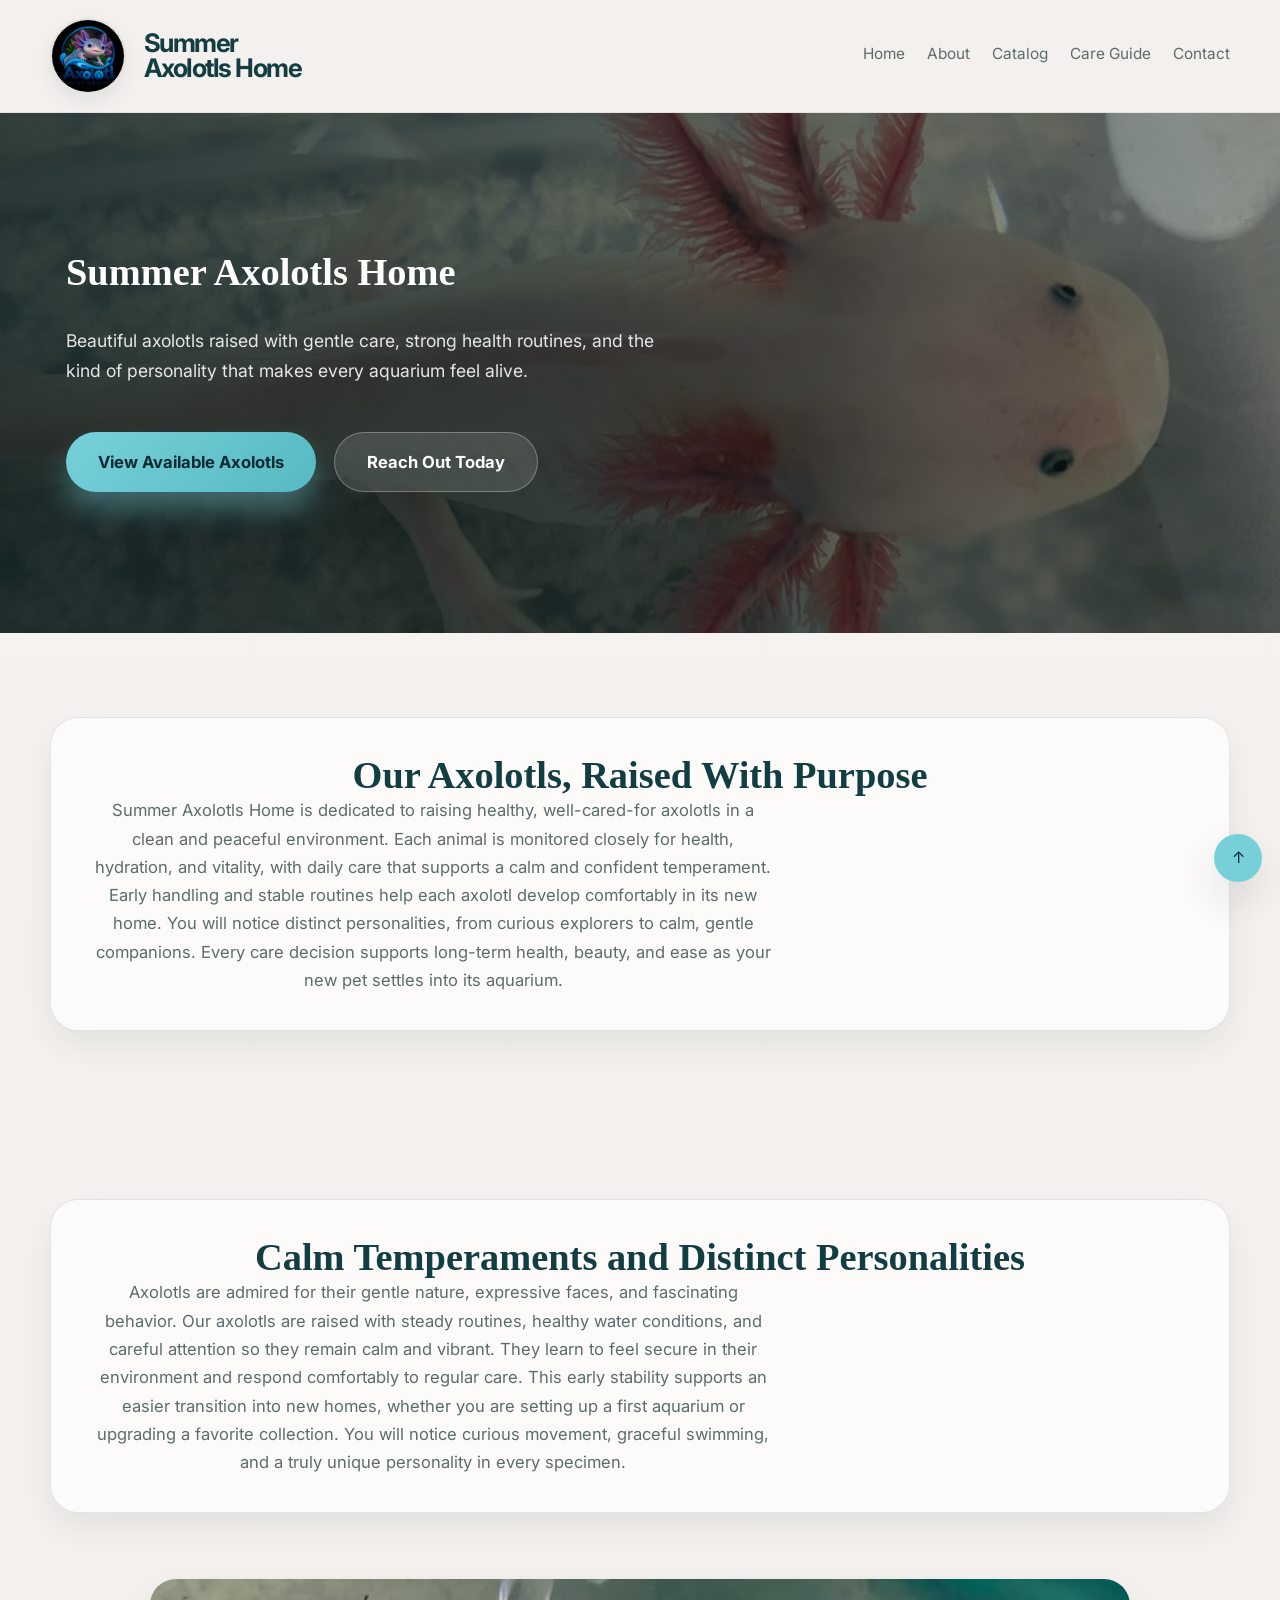
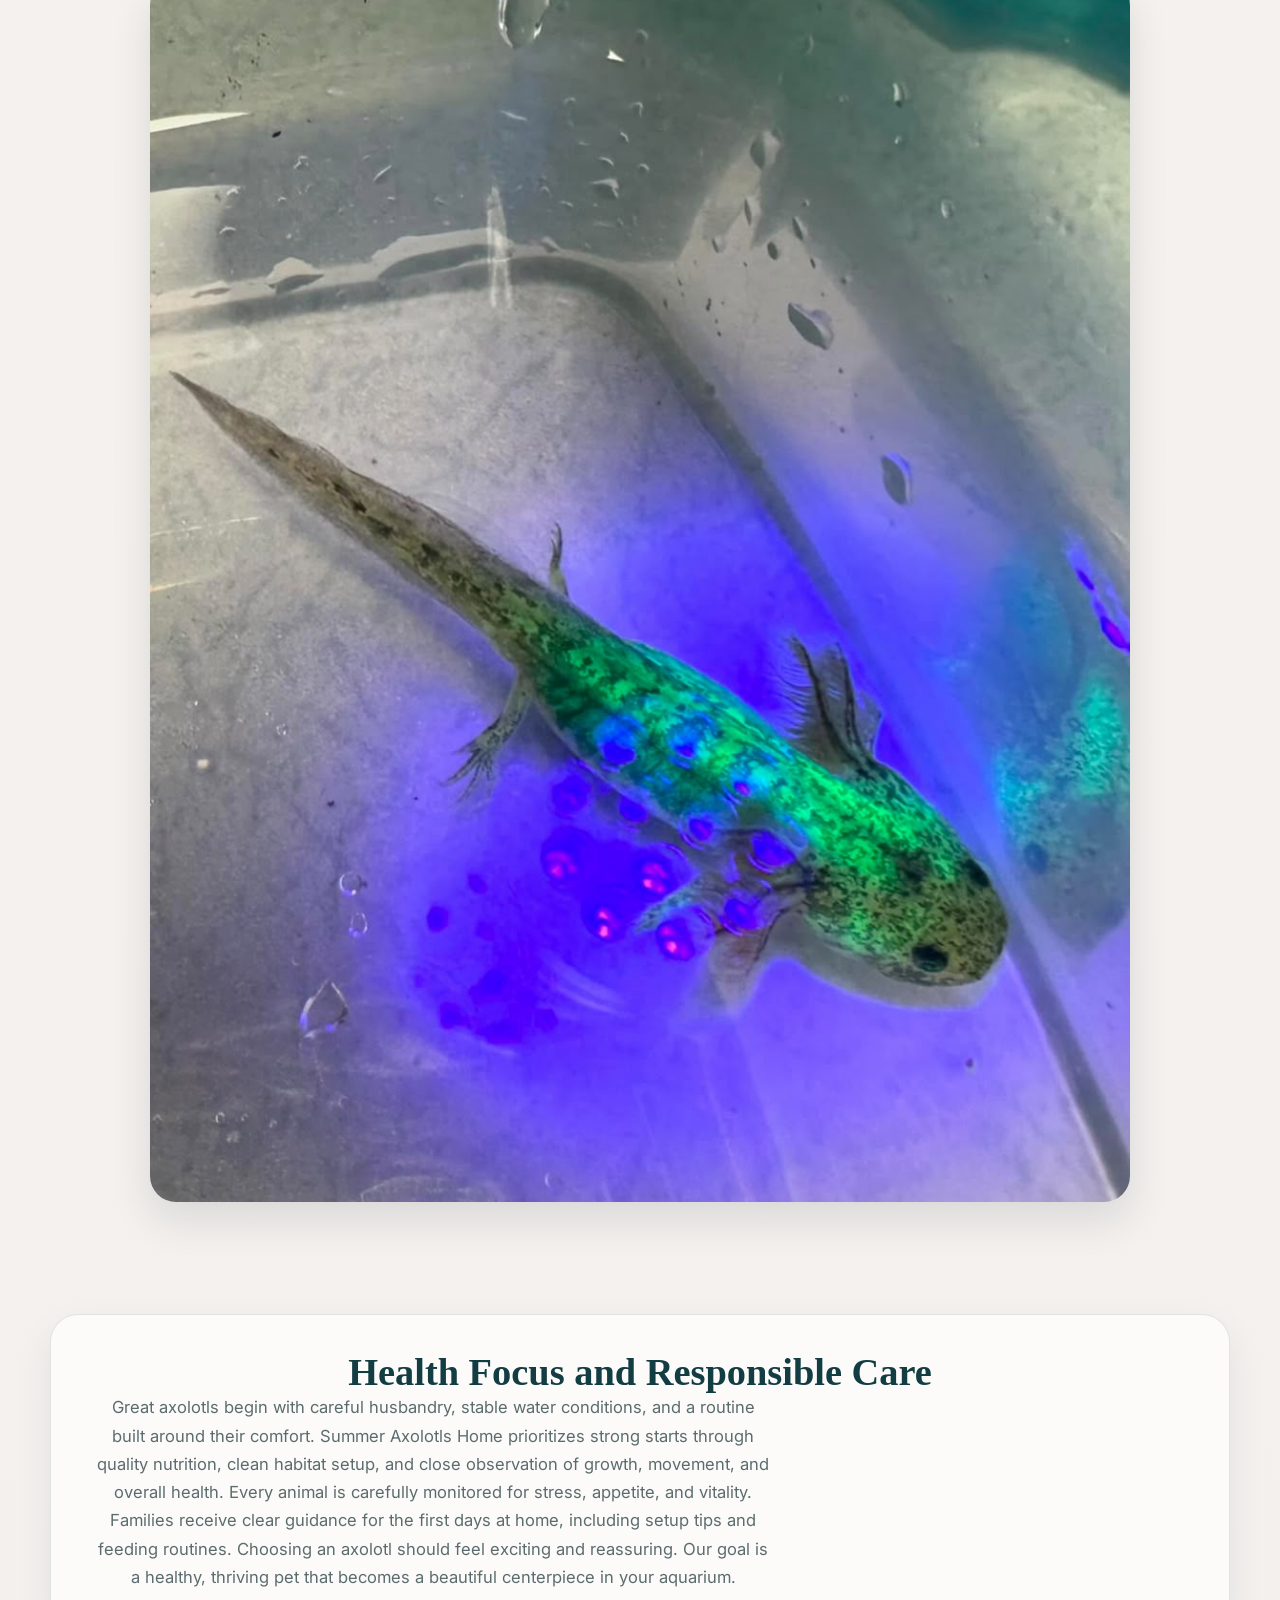
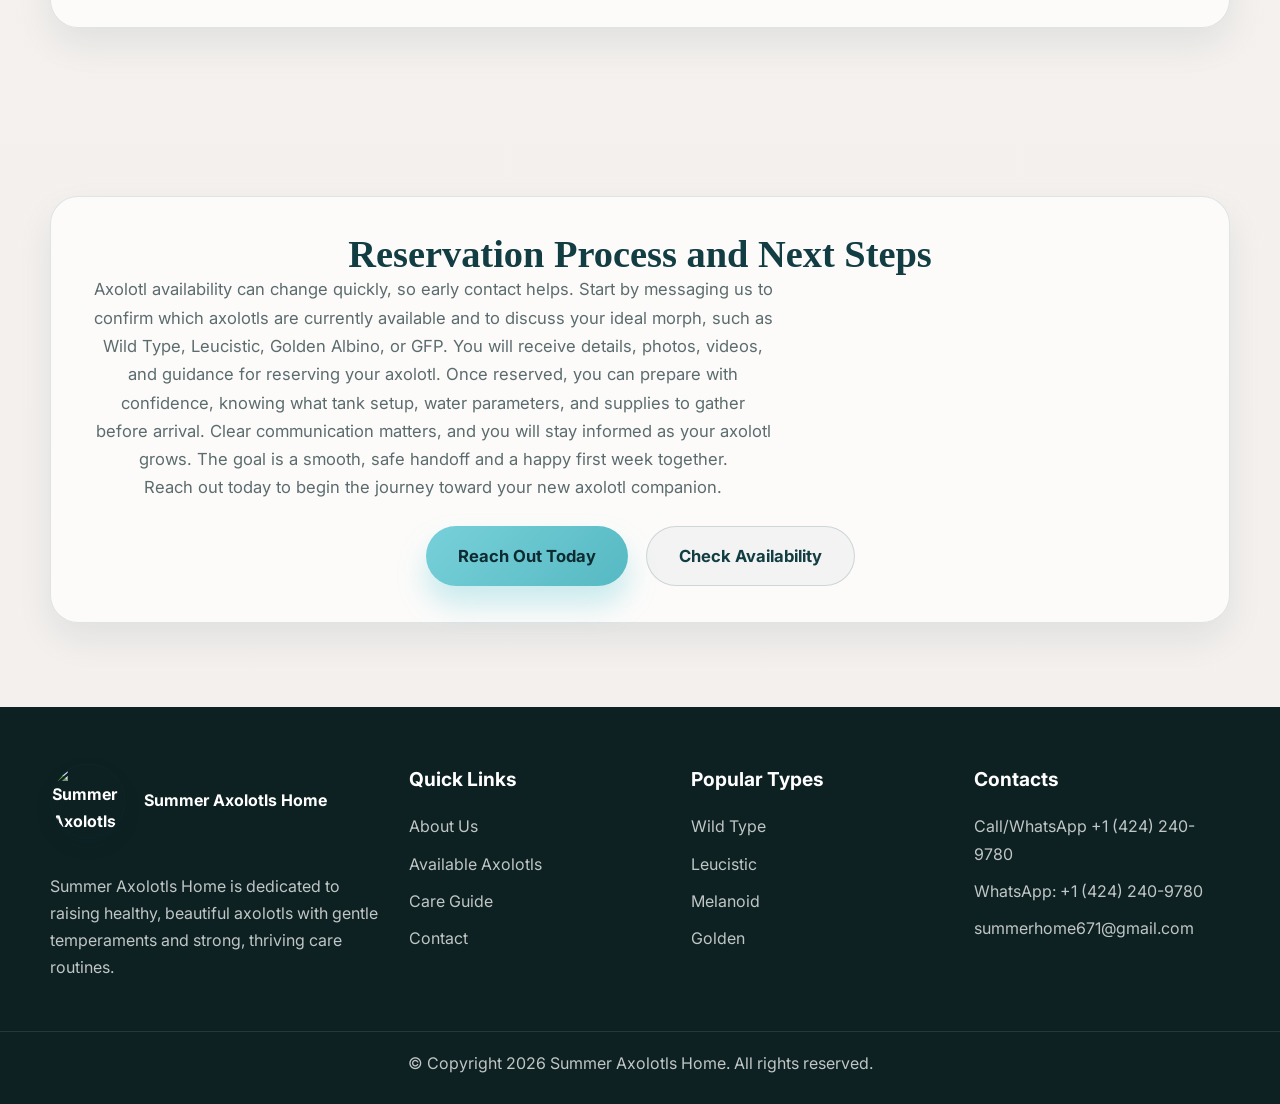
==== index.html @ 50d9a2b9 "Initial website build" ====
<!DOCTYPE html>
<html lang="en">
  <head>
    <meta charset="UTF-8" />
    <meta name="viewport" content="width=device-width, initial-scale=1.0" />
    <title>Summer Axolotls Home</title>
    <meta
      name="description"
      content="Summer Axolotls Home offers healthy, vibrant axolotls and care guidance for your dream aquarium."
    />
    <link rel="icon" type="image/jpeg" href="logo/WhatsApp%20Image%202026-10-26%20at%2015.49.10.jpeg" />
    <link rel="preconnect" href="https://fonts.googleapis.com" />
    <link rel="preconnect" href="https://fonts.gstatic.com" crossorigin />
    <link
      href="https://fonts.googleapis.com/css2?family=Cormorant+Garamond:wght@500;600;700&family=Inter:wght@400;500;600;700&display=swap"
      rel="stylesheet"
    />
    <link rel="stylesheet" href="styles.css" />
  </head>
  <body>
    <a class="skip-link" href="#content">Skip to content</a>

    <header class="site-header" id="site-header">
      <div class="container header-inner">
        <a href="#" class="brand" aria-label="Summer Axolotls Home home">
          <img
            src="logo/WhatsApp%20Image%202026-10-26%20at%2015.49.10.jpeg"
            alt="Summer Axolotls Home logo"
          />
          <span class="brand-wordmark">
            <strong>Summer</strong>
            <strong>Axolotls Home</strong>
          </span>
        </a>

        <button class="nav-toggle" aria-expanded="false" aria-controls="site-nav" aria-label="Toggle navigation">
          <span></span>
          <span></span>
          <span></span>
        </button>

        <nav class="site-nav" id="site-nav" aria-label="Main navigation">
          <a href="#top">Home</a>
          <a href="#about">About</a>
          <a href="#available">Catalog</a>
          <a href="#litter">Care Guide</a>
          <a href="#contact">Contact</a>
        </nav>
      </div>
    </header>

    <main id="content">
      <section class="hero" id="top">
        <div class="hero-overlay"></div>

        <div class="container hero-content">
          <div class="hero-copy">
            <h1>Summer Axolotls Home</h1>
            <p class="lead">Beautiful axolotls raised with gentle care, strong health routines, and the kind of personality that makes every aquarium feel alive.</p>
            <div class="hero-actions">
              <a href="#available" class="button button-primary">View Available Axolotls</a>
              <a href="#contact" class="button button-secondary">Reach Out Today</a>
            </div>
          </div>
      </section>

      <section class="section-spacing content-only">
        <div class="container narrow">
          <h2>Our Axolotls, Raised With Purpose</h2>
          <p>
            Summer Axolotls Home is dedicated to raising healthy, well-cared-for axolotls
            in a clean and peaceful environment. Each animal is monitored closely for
            health, hydration, and vitality, with daily care that supports a calm and
            confident temperament. Early handling and stable routines help each axolotl
            develop comfortably in its new home. You will notice distinct personalities,
            from curious explorers to calm, gentle companions. Every care decision supports
            long-term health, beauty, and ease as your new pet settles into its aquarium.
          </p>
        </div>
      </section>

      <section class="section-spacing content-only">
        <div class="container narrow">
          <h2>Calm Temperaments and Distinct Personalities</h2>
          <p>
            Axolotls are admired for their gentle nature, expressive faces, and fascinating
            behavior. Our axolotls are raised with steady routines, healthy water conditions,
            and careful attention so they remain calm and vibrant. They learn to feel secure
            in their environment and respond comfortably to regular care. This early stability
            supports an easier transition into new homes, whether you are setting up a first
            aquarium or upgrading a favorite collection. You will notice curious movement,
            graceful swimming, and a truly unique personality in every specimen.
          </p>
        </div>
      </section>
      <div class="container" style="margin-top: -18px; margin-bottom: 28px;">
        <div class="feature-media" style="max-width: 980px; margin: 0 auto;">
          <img
            src="image/WhatsApp%20Image%202026-10-26%20at%2015.56.53.jpeg"
            alt="Calm axolotl showcasing its gentle temperament"
          />
        </div>
      </div>

      <section class="section-spacing content-only">
        <div class="container narrow">
          <h2>Health Focus and Responsible Care</h2>
          <p>
            Great axolotls begin with careful husbandry, stable water conditions, and a
            routine built around their comfort. Summer Axolotls Home prioritizes strong starts
            through quality nutrition, clean habitat setup, and close observation of growth,
            movement, and overall health. Every animal is carefully monitored for stress,
            appetite, and vitality. Families receive clear guidance for the first days at
            home, including setup tips and feeding routines. Choosing an axolotl should feel
            exciting and reassuring. Our goal is a healthy, thriving pet that becomes a beautiful
            centerpiece in your aquarium.
          </p>
        </div>
      </section>

      <section class="section-spacing content-only">
        <div class="container narrow">
          <h2>Reservation Process and Next Steps</h2>
          <p>
            Axolotl availability can change quickly, so early contact helps. Start by messaging
            us to confirm which axolotls are currently available and to discuss your ideal morph,
            such as Wild Type, Leucistic, Golden Albino, or GFP. You will receive details,
            photos, videos, and guidance for reserving your axolotl. Once reserved, you can
            prepare with confidence, knowing what tank setup, water parameters, and supplies to
            gather before arrival. Clear communication matters, and you will stay informed as
            your axolotl grows. The goal is a smooth, safe handoff and a happy first week together.
          </p>
          <p>
            Reach out today to begin the journey toward your new axolotl companion.
          </p>
          <div class="hero-actions" style="justify-content: center; margin-top: 24px;">
            <a href="#contact" class="button button-primary">Reach Out Today</a>
            <a href="#available" class="button button-secondary">Check Availability</a>
          </div>
        </div>
      </section>

    </main>

    <footer class="site-footer" id="contact">
      <div class="container footer-grid">
        <div class="footer-brand">
          <a href="#" class="brand brand-footer" aria-label="Summer Axolotls Home home">
            <img
              src="image/WhatsApp%20Image%202026-10-26%20at%2015.49.10.jpeg"
              alt="Summer Axolotls Home"
            />
            <span>Summer Axolotls Home</span>
          </a>
          <p>
            Summer Axolotls Home is dedicated to raising healthy, beautiful axolotls with
            gentle temperaments and strong, thriving care routines.
          </p>
        </div>

        <div class="footer-links">
          <h3>Quick Links</h3>
          <ul>
            <li><a href="#about">About Us</a></li>
            <li><a href="#available">Available Axolotls</a></li>
            <li><a href="#litter">Care Guide</a></li>
            <li><a href="#contact">Contact</a></li>
          </ul>
        </div>

        <div class="footer-links">
          <h3>Popular Types</h3>
          <ul>
            <li><a href="#available">Wild Type</a></li>
            <li><a href="#available">Leucistic</a></li>
            <li><a href="#available">Melanoid</a></li>
            <li><a href="#available">Golden</a></li>
          </ul>
        </div>

        <div class="footer-links">
          <h3>Contacts</h3>
          <ul>
            <li><a href="tel:+14242409780">Call/WhatsApp +1 (424) 240-9780</a></li>
            <li><a href="https://wa.me/14242409780" target="_blank" rel="noreferrer">WhatsApp: +1 (424) 240-9780</a></li>
            <li><a href="mailto:summerhome671@gmail.com">summerhome671@gmail.com</a></li>
          </ul>
        </div>
      </div>

      <div class="footer-bottom">
        <div class="container">
          <p>© Copyright <span id="year"></span> Summer Axolotls Home. All rights reserved.</p>
        </div>
      </div>
    </footer>

    <a class="back-to-top" href="#site-header" aria-label="Back to top">↑</a>

    <script src="data.js"></script>
    <script src="script.js"></script>
  </body>
</html>
---- styles.css ----
:root {
  --bg: #f4f7f6;
  --panel: #ffffff;
  --primary: #123d42;
  --primary-deep: #0d2b31;
  --secondary: #77d0d9;
  --secondary-deep: #56b9c3;
  --accent: #f4bf75;
  --text: #173a3d;
  --muted: #5c6c6e;
  --line: rgba(18, 61, 66, 0.12);
  --shadow: 0 18px 40px rgba(14, 46, 53, 0.12);
  --success: #2e8b57;
  --danger: #b14f4f;
}

* {
  box-sizing: border-box;
}

html {
  scroll-behavior: smooth;
}

body {
  margin: 0;
  background: linear-gradient(180deg, #f6f2ef 0%, #f3f0ee 100%);
  color: var(--text);
  font-family: "Inter", sans-serif;
  line-height: 1.7;
  -webkit-font-smoothing: antialiased;
  text-rendering: optimizeLegibility;
}

main {
  overflow: hidden;
}

.intro {
  padding-top: 36px;
  padding-bottom: 80px;
}

.narrow {
  max-width: 1200px;
}

.intro-copy {
  margin: 0;
  font-size: clamp(2rem, 4vw, 4.2rem);
  line-height: 1.06;
  letter-spacing: -0.06em;
  color: var(--primary);
  max-width: 1200px;
}

.text-link {
  display: inline-block;
  margin-top: 26px;
  font-size: clamp(1.8rem, 3vw, 3rem);
  line-height: 1.1;
  letter-spacing: -0.05em;
  color: var(--primary);
  text-decoration: underline;
  text-underline-offset: 8px;
}

.floating-arrow {
  position: fixed;
  right: 26px;
  bottom: 26px;
  width: 72px;
  height: 72px;
  display: grid;
  place-items: center;
  border-radius: 50%;
  background: #88d7df;
  color: var(--primary);
  font-size: 2.2rem;
  box-shadow: 0 10px 20px rgba(18, 61, 66, 0.12);
}

a {
  color: inherit;
  text-decoration: none;
}

img {
  max-width: 100%;
  display: block;
}

button,
input,
select {
  font: inherit;
}

.skip-link {
  position: absolute;
  left: -9999px;
  top: 0;
}

.skip-link:focus {
  left: 16px;
  top: 16px;
  background: var(--primary);
  color: white;
  padding: 12px 16px;
  z-index: 101;
}

.container {
  width: min(1180px, calc(100% - 20px));
  margin: 0 auto;
}

.section-spacing {
  padding: 84px 0;
}

.section-heading {
  max-width: 760px;
  margin: 0 auto 30px;
}

.site-header {
  position: sticky;
  top: 0;
  z-index: 100;
  background: #f4f0ee;
  backdrop-filter: blur(10px);
  border-bottom: 1px solid rgba(18, 61, 66, 0.08);
}

.header-inner {
  display: flex;
  align-items: center;
  justify-content: space-between;
  gap: 18px;
  min-height: 96px;
  padding: 18px 0;
}

.brand {
  display: inline-flex;
  align-items: center;
  gap: 18px;
  font-weight: 700;
  color: var(--primary);
  flex: 1;
}

.brand img {
  width: 76px;
  height: 76px;
  border-radius: 50%;
  object-fit: cover;
  border: 2px solid rgba(18, 61, 66, 0.08);
  box-shadow: 0 8px 18px rgba(18, 61, 66, 0.08);
}

.brand-wordmark {
  display: inline-block;
  font-size: clamp(1.2rem, 2vw, 2.2rem);
  line-height: 0.96;
  letter-spacing: -0.06em;
  font-family: "Inter", sans-serif;
}

.brand-wordmark strong {
  display: block;
  font-weight: 700;
}

.site-nav {
  display: flex;
  align-items: center;
  gap: 22px;
  color: var(--muted);
  font-size: 0.96rem;
}

.site-nav a {
  position: relative;
  padding-bottom: 4px;
}

.site-nav a::after {
  content: "";
  position: absolute;
  left: 0;
  bottom: 0;
  width: 100%;
  height: 2px;
  background: var(--secondary);
  transform: scaleX(0);
  transform-origin: left;
  transition: transform 0.2s ease;
}

.site-nav a:hover::after,
.site-nav a:focus-visible::after {
  transform: scaleX(1);
}

.nav-toggle {
  display: none;
  width: 78px;
  height: 52px;
  background: rgba(255, 255, 255, 0.82);
  border: 1px solid rgba(18, 61, 66, 0.12);
  border-radius: 16px;
  padding: 12px 16px;
  cursor: pointer;
  align-items: center;
  justify-content: center;
  flex-direction: column;
  gap: 5px;
  margin-left: auto;
  box-shadow: 0 12px 28px rgba(18, 61, 66, 0.08);
  transition: transform 0.2s ease, box-shadow 0.2s ease, border-color 0.2s ease;
}

.nav-toggle:hover,
.nav-toggle:focus-visible {
  transform: translateY(-1px);
  border-color: rgba(18, 61, 66, 0.2);
  box-shadow: 0 16px 32px rgba(18, 61, 66, 0.12);
}

.nav-toggle span {
  display: block;
  width: 22px;
  height: 2.5px;
  border-radius: 999px;
  background: var(--primary);
  transition: transform 0.25s ease, opacity 0.2s ease;
}

.nav-toggle[aria-expanded="true"] span:nth-child(1) {
  transform: translateY(7px) rotate(45deg);
}

.nav-toggle[aria-expanded="true"] span:nth-child(2) {
  opacity: 0;
}

.nav-toggle[aria-expanded="true"] span:nth-child(3) {
  transform: translateY(-7px) rotate(-45deg);
}

.hero {
  position: relative;
  overflow: hidden;
  background: linear-gradient(135deg, rgba(18, 61, 66, 0.15), rgba(18, 61, 66, 0.05));
  background-size: cover;
  background-position: center;
  background-repeat: no-repeat;
  min-height: 520px;
  display: flex;
  align-items: center;
  transition: background-image 0.8s ease-in-out;
}

.hero-overlay {
  position: absolute;
  inset: 0;
  background: linear-gradient(90deg, rgba(10, 30, 33, 0.78), rgba(10, 30, 33, 0.38));
}

.hero-content {
  position: relative;
  z-index: 1;
  display: grid;
  grid-template-columns: 1.3fr 0.7fr;
  align-items: center;
  gap: 40px;
  padding: 40px 0 40px 8px;
}

.hero-copy {
  color: white;
  text-align: left;
  display: flex;
  flex-direction: column;
  align-items: flex-start;
  padding-left: 8px;
}

.hero-copy > * {
  width: 100%;
  max-width: 640px;
}

.hero-panel {
  position: relative;
  z-index: 1;
  display: flex;
  justify-content: center;
}

.hero-panel-card {
  width: min(100%, 420px);
  background: rgba(255, 255, 255, 0.12);
  border: 1px solid rgba(255, 255, 255, 0.24);
  backdrop-filter: blur(12px);
  border-radius: 22px;
  padding: 24px 22px;
  box-shadow: var(--shadow);
  color: white;
}

.panel-tag {
  margin: 0 0 8px;
  font-size: 0.7rem;
  letter-spacing: 0.12em;
  text-transform: uppercase;
  color: rgba(255, 255, 255, 0.76);
}

.hero-panel-card h3 {
  margin: 0 0 14px;
  font-size: 1.45rem;
  line-height: 1.2;
}

.hero-panel-card ul {
  margin: 0 0 20px;
  padding-left: 18px;
  color: rgba(255, 255, 255, 0.9);
  display: grid;
  gap: 8px;
}

.eyebrow {
  font-size: 0.74rem;
  letter-spacing: 0.2em;
  text-transform: uppercase;
  font-weight: 700;
  color: rgba(255, 255, 255, 0.8);
}

.eyebrow.dark {
  color: var(--secondary-deep);
}

.hero-copy h1,
.section-heading h2,
.about-copy h2,
.contact h2,
.content-only h2,
.feature-copy h2,
.cta-copy h2 {
  font-family: "Playfair Display", serif;
  color: var(--primary);
  font-weight: 700;
}

.hero-copy h1 {
  margin: 0 0 18px;
  font-size: clamp(1.8rem, 3vw, 3rem);
  line-height: 0.95;
  color: white;
}

.available-spotlight {
  padding: 0;
  margin: 72px 0 36px;
}

.available-spotlight.section-spacing,
.available-photo.section-spacing {
  padding-top: 0;
  padding-bottom: 0;
}

.available-card {
  background: rgba(255, 255, 255, 0.92);
  border: 1px solid rgba(18, 61, 66, 0.12);
  border-radius: 26px;
  overflow: hidden;
  box-shadow: 0 16px 32px rgba(18, 61, 66, 0.08);
  margin: 0;
}

.available-content {
  padding: 34px 24px 72px;
  text-align: center;
}

.available-content h2 {
  margin: 0 0 18px;
  color: #101820;
  font-family: "Playfair Display", serif;
  font-size: clamp(2rem, 4vw, 3.4rem);
  line-height: 1.12;
  letter-spacing: -0.05em;
  font-weight: 800;
}

.available-content p {
  margin: 0 auto 28px;
  max-width: 760px;
  color: #23343a;
  font-size: 1.04rem;
  line-height: 1.7;
}

.spotlight-button {
  display: inline-flex;
  align-items: center;
  justify-content: center;
  min-height: 58px;
  padding: 0 30px;
  border-radius: 999px;
  background: linear-gradient(135deg, #f6a34f, #ef7f2d);
  color: #ffffff;
  font-weight: 800;
  text-decoration: underline;
  text-underline-offset: 4px;
  text-decoration-thickness: 2px;
  box-shadow: 0 16px 28px rgba(239, 127, 45, 0.22);
}

.available-photo {
  padding-top: 0;
  margin-top: 0;
  padding-bottom: 0;
  margin-bottom: 0;
}

.available-photo-image {
  display: block;
  width: 100%;
  max-height: 440px;
  object-fit: cover;
  border-radius: 24px;
  border: 1px solid rgba(18, 61, 66, 0.12);
  box-shadow: 0 18px 30px rgba(18, 61, 66, 0.08);
}

.lead {
  max-width: 620px;
  color: rgba(255, 255, 255, 0.88);
  font-size: 1.1rem;
}

.hero-actions {
  display: flex;
  flex-direction: row;
  align-items: center;
  gap: 18px;
  margin-top: 28px;
}

.button {
  display: inline-flex;
  align-items: center;
  justify-content: center;
  border: none;
  border-radius: 999px;
  min-height: 60px;
  padding: 0 32px;
  font-size: 1.04rem;
  font-weight: 700;
  transition: transform 0.2s ease, box-shadow 0.2s ease;
  cursor: pointer;
}

.button:hover,
.button:focus-visible {
  transform: translateY(-1px);
}

.button-primary {
  background: linear-gradient(135deg, var(--secondary), var(--secondary-deep));
  color: var(--primary-deep);
  box-shadow: 0 18px 28px rgba(119, 208, 217, 0.38);
}

.button-secondary {
  background: rgba(255, 255, 255, 0.12);
  border: 1px solid rgba(255, 255, 255, 0.28);
  color: white;
}

.content-only .button-secondary {
  background: rgba(18, 61, 66, 0.04);
  border: 1px solid rgba(18, 61, 66, 0.16);
  color: var(--primary);
}

.button-dark {
  background: transparent;
  border: 1px solid var(--line);
  color: var(--primary);
}

.hero-search-card {
  background: rgba(255, 255, 255, 0.14);
  border: 1px solid rgba(255, 255, 255, 0.24);
  backdrop-filter: blur(12px);
  border-radius: 20px;
  padding: 22px 20px;
  box-shadow: var(--shadow);
}

.hero-search-card label {
  display: block;
  color: rgba(255, 255, 255, 0.9);
  font-size: 0.84rem;
  margin-bottom: 12px;
  letter-spacing: 0.04em;
  text-transform: uppercase;
}

.search-box {
  display: flex;
  gap: 12px;
}

.search-input,
select,
.filter-row input[type="range"] {
  width: 100%;
}

.search-input {
  border: 1px solid var(--line);
  border-radius: 12px;
  min-height: 52px;
  padding: 0 16px;
  background: #f9fbfb;
  color: var(--text);
}

.search-button {
  white-space: nowrap;
}

.section-heading {
  margin-bottom: 30px;
}

.value {
  width: 100%;
  background: linear-gradient(180deg, rgba(119, 208, 217, 0.08), rgba(255, 255, 255, 0));
  padding-left: 0;
  padding-right: 0;
}

.value-grid {
  width: 100%;
  display: grid;
  grid-template-columns: repeat(3, minmax(0, 1fr));
  gap: 30px;
  margin-top: 36px;
}

.value-card {
  background: transparent;
  border: none;
  border-radius: 0;
  padding: 0;
  box-shadow: none;
  text-align: center;
  display: flex;
  flex-direction: column;
  align-items: center;
}

.value-icon {
  display: inline-flex;
  align-items: center;
  justify-content: center;
  width: 46px;
  height: 46px;
  border-radius: 12px;
  background: rgba(119, 208, 217, 0.16);
  color: var(--primary);
  font-weight: 800;
  margin-bottom: 16px;
}

.value-card h3 {
  margin: 0 0 10px;
  color: var(--primary);
  font-size: clamp(1.2rem, 2vw, 1.5rem);
}

.value-card p {
  margin: 0;
  color: var(--muted);
  max-width: 300px;
}

.feature {
  background: rgba(255, 255, 255, 0.18);
}

.feature-grid,
.cta-grid {
  display: grid;
  grid-template-columns: 1.08fr 0.92fr;
  gap: 40px;
  align-items: center;
}

.feature-image-right .feature-copy {
  order: 1;
}

.feature-image-right .feature-media {
  order: 2;
}

.feature-media,
.cta-image {
  position: relative;
}

.feature-media img,
.cta-image img {
  width: 100%;
  min-height: 420px;
  object-fit: cover;
  border-radius: 26px;
  box-shadow: var(--shadow);
}

.feature-copy,
.cta-copy {
  display: grid;
  gap: 16px;
  text-align: center;
  justify-items: center;
}

.feature-copy p,
.cta-copy p,
.content-only p {
  max-width: 680px;
}

.feature-copy p,
.cta-copy p,
.content-only p {
  margin: 0;
  color: var(--muted);
  font-size: 1.04rem;
}

.cta-section {
  background: rgba(119, 208, 217, 0.08);
}

.section-heading h2,
.about-copy h2,
.contact h2,
.content-only h2,
.feature-copy h2,
.cta-copy h2 {
  margin: 0;
  color: var(--primary);
  font-size: clamp(2rem, 3vw, 3rem);
  line-height: 1.1;
}

.section-heading.split {
  display: flex;
  align-items: end;
  justify-content: space-between;
  gap: 20px;
}

.section-heading.center {
  text-align: center;
}

.content-only {
  text-align: center;
}

.content-only .container.narrow {
  background: rgba(255, 255, 255, 0.7);
  border: 1px solid var(--line);
  border-radius: 28px;
  box-shadow: 0 16px 36px rgba(14, 46, 53, 0.08);
  padding: 36px 42px;
}

.category-grid {
  display: grid;
  grid-template-columns: repeat(4, minmax(0, 1fr));
  gap: 20px;
  margin-bottom: 18px;
}

.category-card {
  background: var(--panel);
  border: 1px solid var(--line);
  border-radius: 18px;
  padding: 24px 18px;
  text-align: center;
  box-shadow: var(--shadow);
  cursor: pointer;
  transition: transform 0.2s ease, border-color 0.2s ease;
}

.category-card:hover,
.category-card.active {
  transform: translateY(-2px);
  border-color: rgba(119, 208, 217, 0.7);
}

.category-card h3 {
  margin: 0 0 6px;
  color: var(--primary);
  font-size: 1.1rem;
}

.category-card p {
  margin: 0;
  color: var(--muted);
  font-size: 0.9rem;
}

.product-grid {
  display: grid;
  grid-template-columns: repeat(4, minmax(0, 1fr));
  gap: 26px;
}

.product-card {
  background: var(--panel);
  border: 1px solid var(--line);
  border-radius: 22px;
  overflow: hidden;
  box-shadow: 0 18px 30px rgba(18, 61, 66, 0.08);
  display: flex;
  flex-direction: column;
  transition: transform 0.2s ease, box-shadow 0.2s ease;
}

.product-card:hover {
  transform: translateY(-4px);
  box-shadow: 0 24px 34px rgba(18, 61, 66, 0.12);
}

.product-card img {
  width: 100%;
  height: 260px;
  object-fit: cover;
  display: block;
}

.product-body {
  padding: 18px 18px 20px;
  display: flex;
  flex-direction: column;
  flex: 1;
}

.product-meta {
  display: flex;
  align-items: center;
  justify-content: space-between;
  gap: 10px;
  margin-bottom: 8px;
}

.product-tag {
  display: inline-flex;
  align-items: center;
  padding: 6px 10px;
  border-radius: 999px;
  font-size: 0.72rem;
  font-weight: 700;
  letter-spacing: 0.02em;
  background: rgba(46, 139, 87, 0.12);
  color: var(--success);
}

.product-tag.sold-out {
  background: rgba(177, 79, 79, 0.12);
  color: var(--danger);
}

.product-card h3 {
  margin: 0 0 10px;
  color: var(--primary);
  font-size: 1.26rem;
}

.product-price {
  margin-top: auto;
  display: flex;
  align-items: center;
  justify-content: space-between;
  gap: 20px;
  font-weight: 700;
  color: var(--primary);
  margin-bottom: 16px;
}

.product-card .price {
  font-size: 1.25rem;
}

.product-actions {
  display: flex;
  gap: 10px;
}

.product-actions .button {
  flex: 1;
  min-height: 44px;
  padding: 0 16px;
  font-size: 0.88rem;
  border-radius: 12px;
}

.product-actions .ghost {
  background: transparent;
  border: 1px solid var(--line);
  color: var(--primary);
}

.catalog-controls {
  background: transparent;
  border: none;
  border-radius: 0;
  padding: 0;
  box-shadow: none;
  margin-bottom: 28px;
}

.filter-row {
  display: grid;
  grid-template-columns: repeat(2, minmax(0, 1fr));
  gap: 18px;
  margin-top: 18px;
}

.filter-row label,
.sort-row label {
  display: none;
}

.filter-row span {
  display: inline-block;
  margin-top: 8px;
  color: var(--primary);
  font-weight: 700;
}

.sort-row {
  display: flex;
  align-items: center;
  gap: 14px;
  margin-top: 18px;
}

.sort-row select {
  max-width: 220px;
  border: none;
  background: transparent;
  border-radius: 0;
  min-height: 46px;
  padding: 0 12px 0 0;
  color: var(--text);
  box-shadow: none;
}

.no-products {
  background: var(--panel);
  border: 1px solid var(--line);
  border-radius: 16px;
  padding: 26px;
  text-align: center;
  color: var(--muted);
}

.testimonial-slider {
  display: grid;
  grid-template-columns: 50px 1fr 50px;
  align-items: center;
  gap: 18px;
}

.slider-button {
  width: 50px;
  height: 50px;
  border-radius: 50%;
  border: 1px solid var(--line);
  background: var(--panel);
  color: var(--primary);
  font-size: 1.5rem;
  cursor: pointer;
}

.testimonial-track {
  position: relative;
  min-height: 240px;
}

.testimonial {
  position: absolute;
  inset: 0;
  background: var(--panel);
  border-radius: 24px;
  border: 1px solid var(--line);
  padding: 28px 30px;
  box-shadow: var(--shadow);
  opacity: 0;
  visibility: hidden;
  transform: translateX(20px);
  transition: opacity 0.25s ease, transform 0.25s ease;
}

.testimonial.active {
  opacity: 1;
  visibility: visible;
  transform: translateX(0);
}

.stars {
  color: #f1b75d;
  letter-spacing: 0.12em;
  margin-bottom: 12px;
}

.testimonial p {
  margin: 0 0 18px;
  color: var(--muted);
  font-size: 1.02rem;
}

.testimonial-author {
  display: flex;
  align-items: center;
  justify-content: space-between;
  gap: 12px;
  color: var(--primary);
}

.author-name {
  font-weight: 700;
}

.about-grid,
.contact-grid {
  display: grid;
  grid-template-columns: 1fr 1fr;
  gap: 40px;
  align-items: center;
}

.about-image img,
.contact-card {
  width: 100%;
  border-radius: 22px;
  box-shadow: var(--shadow);
}

.about-copy p {
  color: var(--muted);
  margin-top: 18px;
}

.contact-list {
  list-style: none;
  padding: 0;
  margin: 20px 0 0;
  display: grid;
  gap: 12px;
  color: var(--muted);
}

.contact-list a,
.social-links a,
.footer-links a {
  color: var(--muted);
}

.social-links {
  display: flex;
  flex-wrap: wrap;
  gap: 14px;
  margin-top: 24px;
}

.social-links a {
  font-weight: 700;
  color: var(--primary);
}

.contact-card {
  background: linear-gradient(135deg, rgba(119, 208, 217, 0.12), rgba(18, 61, 66, 0.05));
  border: 1px solid var(--line);
  padding: 28px;
  display: grid;
  gap: 16px;
}

.wa-button {
  width: 100%;
}

.site-footer {
  background: #0d2022;
  padding-top: 56px;
  color: rgba(255, 255, 255, 0.8);
}

.footer-grid {
  display: grid;
  grid-template-columns: 1.3fr 1fr 1fr 1fr;
  gap: 26px;
  padding-bottom: 34px;
}

.footer-brand p,
.footer-links a,
.footer-links li,
.footer-bottom p {
  color: rgba(255, 255, 255, 0.74);
}

.footer-brand .brand {
  color: white;
  margin-bottom: 18px;
}

.footer-links h3 {
  color: white;
  margin: 0 0 18px;
  font-size: 1.2rem;
}

.footer-links ul {
  list-style: none;
  margin: 0;
  padding: 0;
  display: grid;
  gap: 10px;
}

.footer-bottom {
  border-top: 1px solid rgba(255, 255, 255, 0.1);
  padding: 18px 0 26px;
}

.footer-bottom p {
  text-align: center;
  margin: 0;
}

.back-to-top {
  position: fixed;
  right: 18px;
  bottom: 18px;
  width: 48px;
  height: 48px;
  display: grid;
  place-items: center;
  border-radius: 50%;
  background: var(--secondary);
  color: var(--primary-deep);
  box-shadow: var(--shadow);
  z-index: 90;
}

.modal {
  position: fixed;
  inset: 0;
  display: flex;
  align-items: center;
  justify-content: center;
  opacity: 0;
  visibility: hidden;
  transition: opacity 0.2s ease;
  z-index: 200;
}

.modal.open {
  opacity: 1;
  visibility: visible;
}

.modal-backdrop {
  position: absolute;
  inset: 0;
  background: rgba(10, 30, 33, 0.7);
}

.modal-dialog {
  position: relative;
  z-index: 1;
  width: min(1000px, calc(100% - 20px));
  max-height: 90vh;
  overflow: auto;
  background: var(--panel);
  border-radius: 22px;
  box-shadow: var(--shadow);
  padding: 22px;
}

.modal-close {
  position: absolute;
  top: 20px;
  right: 20px;
  background: rgba(18, 61, 66, 0.08);
  border: none;
  border-radius: 50%;
  width: 36px;
  height: 36px;
  font-size: 1.5rem;
  color: var(--primary);
  cursor: pointer;
}

.modal-product {
  display: grid;
  grid-template-columns: 1.1fr 1fr;
  gap: 28px;
  align-items: start;
}

.modal-gallery {
  display: grid;
  grid-template-columns: 1fr 1fr;
  gap: 12px;
}

.modal-gallery img {
  width: 100%;
  height: 220px;
  object-fit: cover;
  border-radius: 14px;
}

.modal-copy h2 {
  margin: 0 0 12px;
  color: var(--primary);
  font-family: "Playfair Display", serif;
  font-size: clamp(2rem, 3vw, 2.7rem);
}

.modal-meta {
  display: flex;
  align-items: center;
  justify-content: space-between;
  gap: 12px;
  margin-bottom: 16px;
}

.modal-price {
  font-size: 1.8rem;
  font-weight: 800;
  color: var(--primary);
}

.modal-copy p {
  color: var(--muted);
  margin: 0 0 16px;
}

.modal-actions {
  display: flex;
  gap: 12px;
  flex-wrap: wrap;
  margin: 20px 0;
}

.review-list {
  display: grid;
  gap: 12px;
  margin-top: 14px;
}

.review-item {
  background: #f7fbfb;
  border: 1px solid var(--line);
  border-radius: 12px;
  padding: 14px 16px;
}

.review-item strong {
  display: block;
  margin-bottom: 8px;
  color: var(--primary);
}

.related-products {
  margin-top: 30px;
}

.related-products h3 {
  color: var(--primary);
  margin: 0 0 18px;
}

.related-grid {
  display: grid;
  grid-template-columns: repeat(3, minmax(0, 1fr));
  gap: 16px;
}

.related-card {
  border: 1px solid var(--line);
  border-radius: 16px;
  overflow: hidden;
  background: var(--panel);
  cursor: pointer;
}

.related-card img {
  height: 140px;
  width: 100%;
  object-fit: cover;
}

.related-card-body {
  padding: 12px 14px 14px;
}

.related-card-body h4 {
  margin: 0 0 8px;
  color: var(--primary);
}

.related-card-body span {
  color: var(--primary);
  font-weight: 700;
}

@media (max-width: 980px) {
  .hero-content,
  .about-grid,
  .contact-grid,
  .modal-product,
  .footer-grid,
  .value-grid,
  .feature-grid,
  .cta-grid {
    grid-template-columns: 1fr;
  }

  .hero-content {
    gap: 24px;
    padding: 52px 0;
  }

  .category-grid,
  .product-grid {
    grid-template-columns: repeat(2, minmax(0, 1fr));
  }

  .featured-grid {
    grid-template-columns: repeat(2, minmax(0, 1fr));
  }
}

@media (max-width: 760px) {
  .section-spacing {
    padding: 64px 0;
  }

  .header-inner {
    min-height: 72px;
    padding: 14px 0;
  }

  .brand {
    gap: 10px;
    max-width: calc(100% - 64px);
  }

  .brand img {
    width: 52px;
    height: 52px;
  }

  .brand-wordmark {
    font-size: 1.3rem;
    line-height: 1;
  }

  .nav-toggle {
    display: inline-flex;
    width: 72px;
    height: 46px;
    padding: 8px 14px;
  }

  .site-nav {
    position: absolute;
    top: calc(100% + 12px);
    right: 16px;
    left: 16px;
    display: flex;
    flex-direction: column;
    align-items: flex-start;
    max-height: 0;
    padding: 0 18px;
    opacity: 0;
    overflow: hidden;
    pointer-events: none;
    transform: translateY(-12px);
    transform-origin: top;
    background: rgba(255, 255, 255, 0.98);
    border: 1px solid rgba(18, 61, 66, 0.08);
    border-radius: 18px;
    box-shadow: 0 22px 42px rgba(18, 61, 66, 0.12);
    backdrop-filter: blur(12px);
    transition: max-height 0.32s ease, opacity 0.22s ease, transform 0.28s ease, padding 0.28s ease;
  }

  .site-nav a {
    width: 100%;
    padding: 10px 12px;
    border-radius: 10px;
    color: var(--primary);
    font-weight: 600;
    transition: background 0.2s ease, color 0.2s ease;
  }

  .site-nav a:hover,
  .site-nav a:focus-visible {
    background: rgba(119, 208, 217, 0.12);
    color: var(--primary-deep);
  }

  .site-nav a::after {
    display: none;
  }

  .site-nav.is-open {
    max-height: 360px;
    padding: 16px 18px;
    opacity: 1;
    pointer-events: auto;
    transform: translateY(0);
  }

  .hero {
    min-height: 560px;
  }

  .hero-copy {
    text-align: center;
  }

  .hero-copy h1 {
    font-size: clamp(1.9rem, 8vw, 2.8rem);
  }

  .lead {
    font-size: 1rem;
  }

  .feature-copy,
  .cta-copy,
  .content-only {
    text-align: center;
  }

  .hero-panel-card {
    width: 100%;
  }

  .feature-media img,
  .cta-image img {
    min-height: 260px;
  }

  .search-box,
  .sort-row,
  .filter-row,
  .product-actions,
  .modal-actions {
    flex-direction: column;
  }

  .hero-actions {
    flex-direction: column;
    align-items: stretch;
    gap: 28px;
  }

  .button,
  .search-button {
    width: auto;
  }

  .category-grid,
  .product-grid,
  .related-grid,
  .value-grid {
    grid-template-columns: 1fr;
  }

  .testimonial-slider {
    grid-template-columns: 1fr;
  }

  .slider-button {
    display: none;
  }

  .section-heading.split {
    flex-direction: column;
    align-items: flex-start;
  }

  .intro {
    padding-top: 22px;
    padding-bottom: 52px;
  }

  .intro-copy {
    font-size: clamp(1.9rem, 9vw, 3rem);
    line-height: 1.08;
  }

  .text-link {
    font-size: clamp(1.5rem, 6vw, 2.4rem);
    margin-top: 18px;
  }

  .floating-arrow {
    width: 58px;
    height: 58px;
    font-size: 1.8rem;
    right: 18px;
    bottom: 18px;
  }

  .container {
    width: min(100% - 22px, 1200px);
  }
}
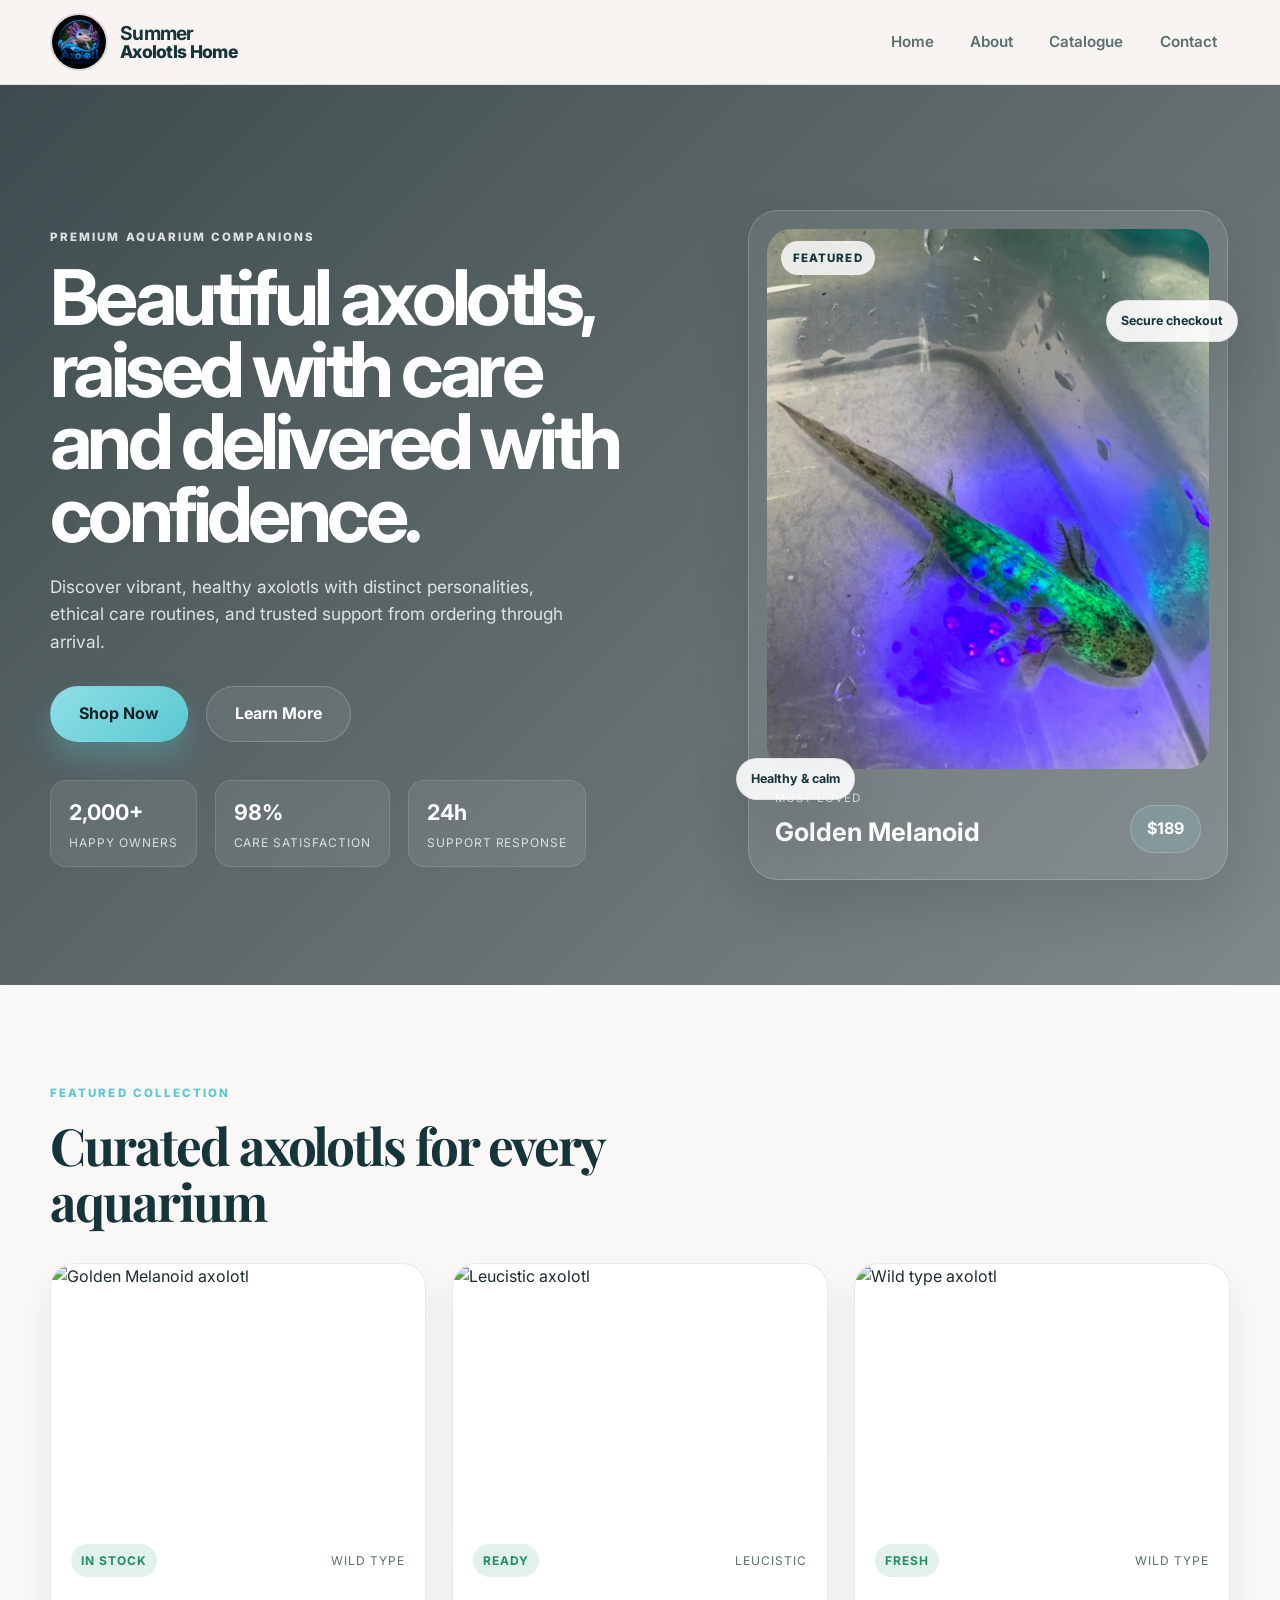
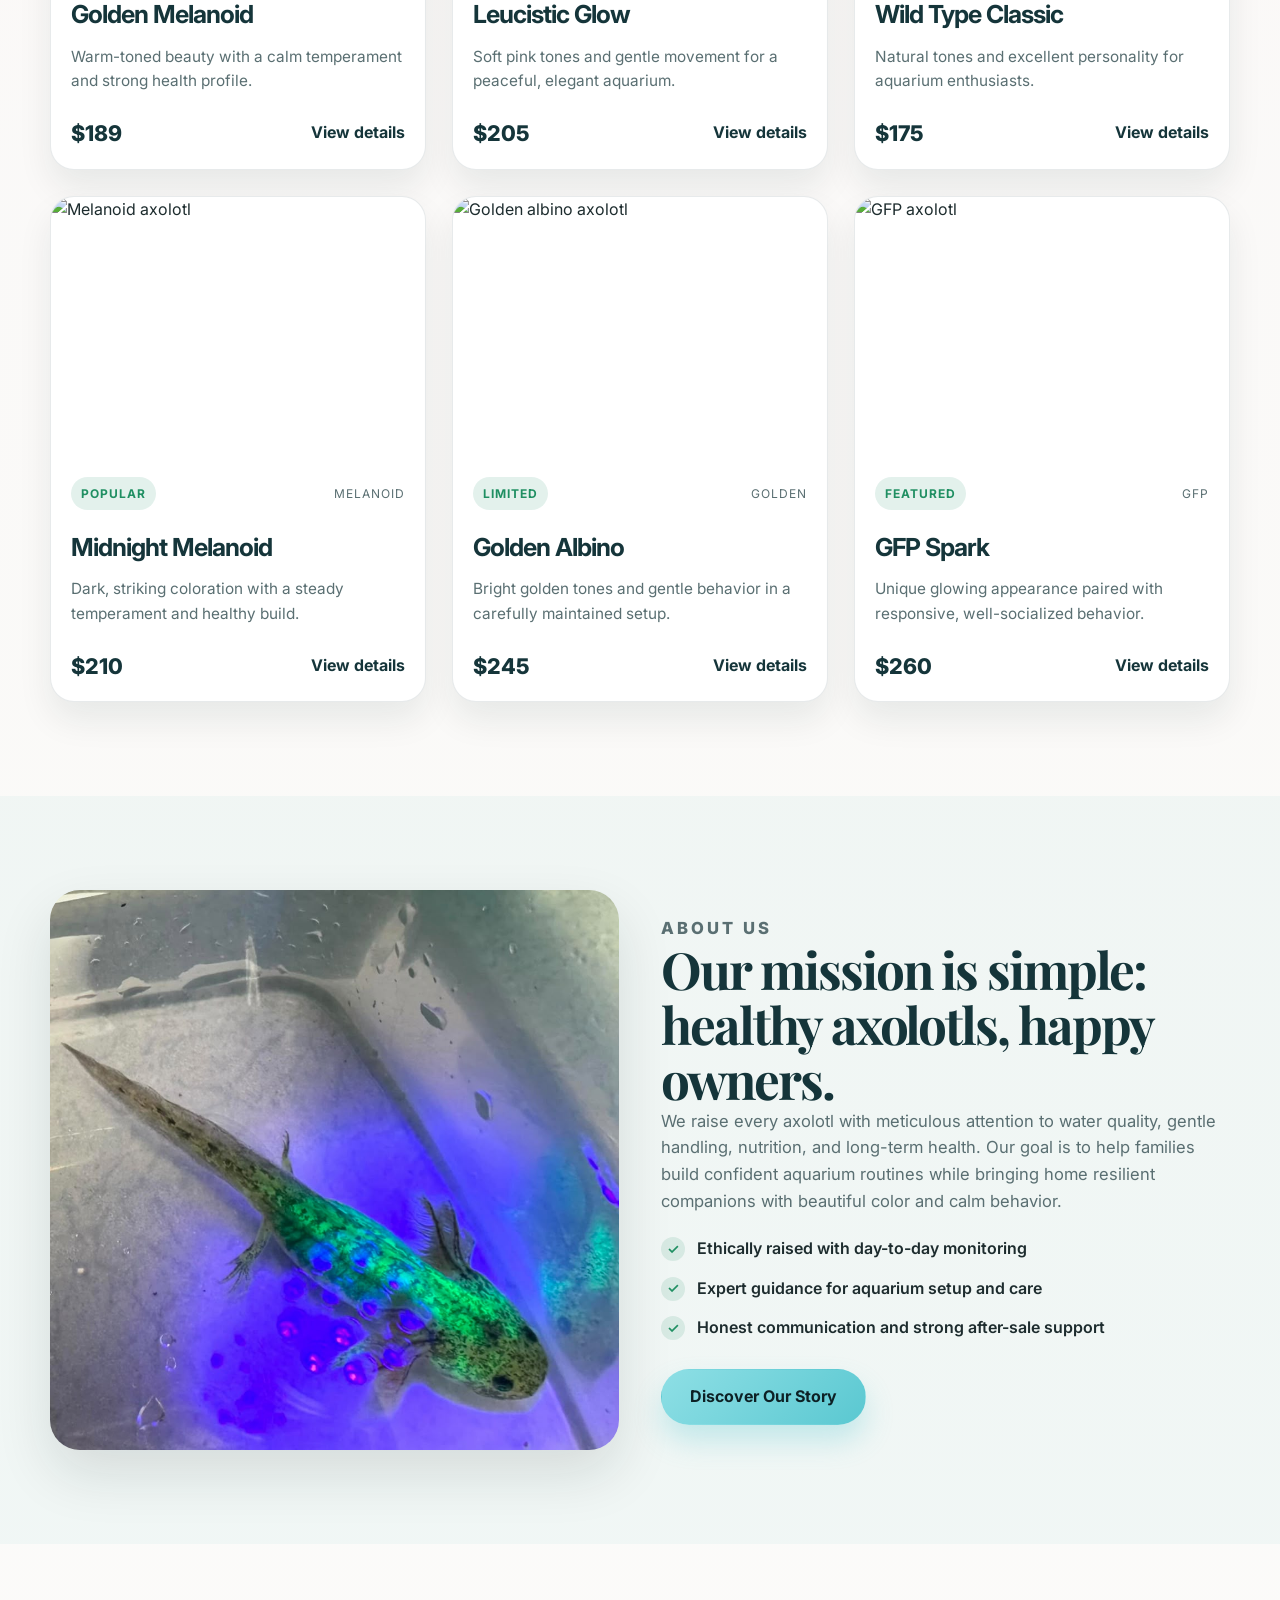
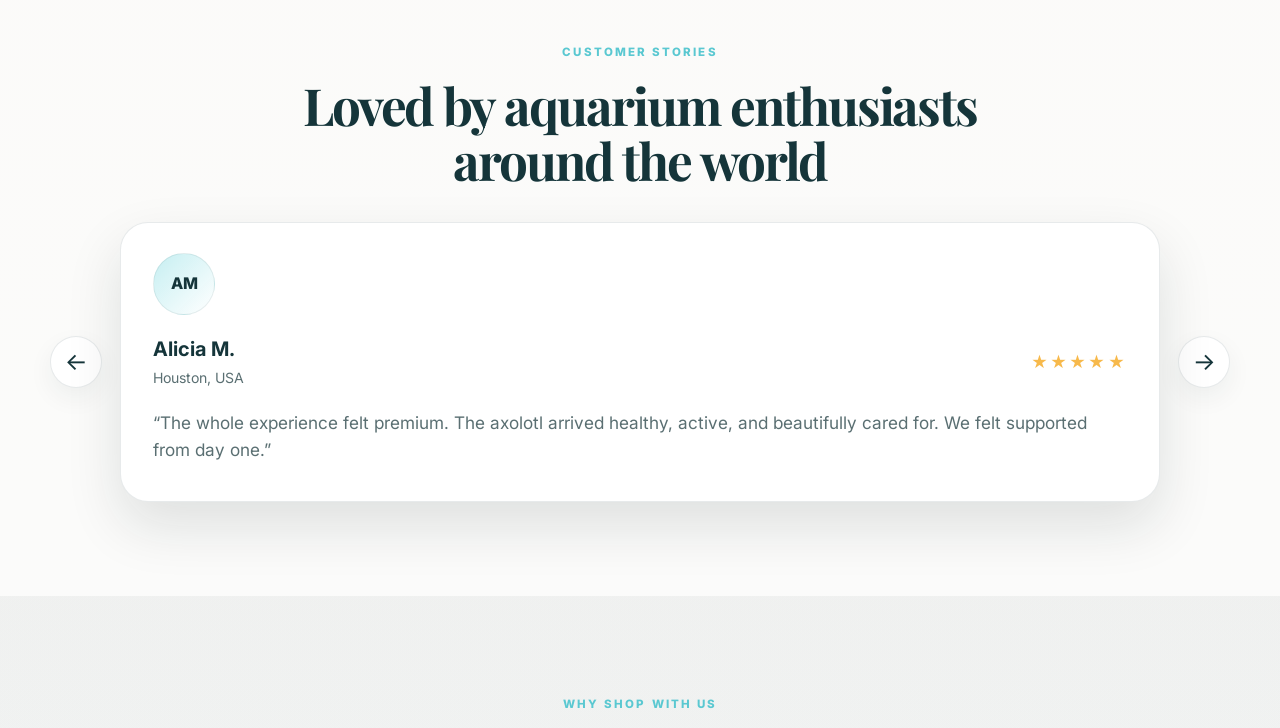
==== commit 6de80795: "chages" ====
--- a/index.html
+++ b/index.html
@@ -2,202 +2,11 @@
 <html lang="en">
   <head>
     <meta charset="UTF-8" />
+    <meta http-equiv="refresh" content="0; url=home/index.html" />
     <meta name="viewport" content="width=device-width, initial-scale=1.0" />
     <title>Summer Axolotls Home</title>
-    <meta
-      name="description"
-      content="Summer Axolotls Home offers healthy, vibrant axolotls and care guidance for your dream aquarium."
-    />
-    <link rel="icon" type="image/jpeg" href="logo/WhatsApp%20Image%202026-10-26%20at%2015.49.10.jpeg" />
-    <link rel="preconnect" href="https://fonts.googleapis.com" />
-    <link rel="preconnect" href="https://fonts.gstatic.com" crossorigin />
-    <link
-      href="https://fonts.googleapis.com/css2?family=Cormorant+Garamond:wght@500;600;700&family=Inter:wght@400;500;600;700&display=swap"
-      rel="stylesheet"
-    />
-    <link rel="stylesheet" href="styles.css" />
   </head>
   <body>
-    <a class="skip-link" href="#content">Skip to content</a>
-
-    <header class="site-header" id="site-header">
-      <div class="container header-inner">
-        <a href="#" class="brand" aria-label="Summer Axolotls Home home">
-          <img
-            src="logo/WhatsApp%20Image%202026-10-26%20at%2015.49.10.jpeg"
-            alt="Summer Axolotls Home logo"
-          />
-          <span class="brand-wordmark">
-            <strong>Summer</strong>
-            <strong>Axolotls Home</strong>
-          </span>
-        </a>
-
-        <button class="nav-toggle" aria-expanded="false" aria-controls="site-nav" aria-label="Toggle navigation">
-          <span></span>
-          <span></span>
-          <span></span>
-        </button>
-
-        <nav class="site-nav" id="site-nav" aria-label="Main navigation">
-          <a href="#top">Home</a>
-          <a href="#about">About</a>
-          <a href="#available">Catalog</a>
-          <a href="#litter">Care Guide</a>
-          <a href="#contact">Contact</a>
-        </nav>
-      </div>
-    </header>
-
-    <main id="content">
-      <section class="hero" id="top">
-        <div class="hero-overlay"></div>
-
-        <div class="container hero-content">
-          <div class="hero-copy">
-            <h1>Summer Axolotls Home</h1>
-            <p class="lead">Beautiful axolotls raised with gentle care, strong health routines, and the kind of personality that makes every aquarium feel alive.</p>
-            <div class="hero-actions">
-              <a href="#available" class="button button-primary">View Available Axolotls</a>
-              <a href="#contact" class="button button-secondary">Reach Out Today</a>
-            </div>
-          </div>
-      </section>
-
-      <section class="section-spacing content-only">
-        <div class="container narrow">
-          <h2>Our Axolotls, Raised With Purpose</h2>
-          <p>
-            Summer Axolotls Home is dedicated to raising healthy, well-cared-for axolotls
-            in a clean and peaceful environment. Each animal is monitored closely for
-            health, hydration, and vitality, with daily care that supports a calm and
-            confident temperament. Early handling and stable routines help each axolotl
-            develop comfortably in its new home. You will notice distinct personalities,
-            from curious explorers to calm, gentle companions. Every care decision supports
-            long-term health, beauty, and ease as your new pet settles into its aquarium.
-          </p>
-        </div>
-      </section>
-
-      <section class="section-spacing content-only">
-        <div class="container narrow">
-          <h2>Calm Temperaments and Distinct Personalities</h2>
-          <p>
-            Axolotls are admired for their gentle nature, expressive faces, and fascinating
-            behavior. Our axolotls are raised with steady routines, healthy water conditions,
-            and careful attention so they remain calm and vibrant. They learn to feel secure
-            in their environment and respond comfortably to regular care. This early stability
-            supports an easier transition into new homes, whether you are setting up a first
-            aquarium or upgrading a favorite collection. You will notice curious movement,
-            graceful swimming, and a truly unique personality in every specimen.
-          </p>
-        </div>
-      </section>
-      <div class="container" style="margin-top: -18px; margin-bottom: 28px;">
-        <div class="feature-media" style="max-width: 980px; margin: 0 auto;">
-          <img
-            src="image/WhatsApp%20Image%202026-10-26%20at%2015.56.53.jpeg"
-            alt="Calm axolotl showcasing its gentle temperament"
-          />
-        </div>
-      </div>
-
-      <section class="section-spacing content-only">
-        <div class="container narrow">
-          <h2>Health Focus and Responsible Care</h2>
-          <p>
-            Great axolotls begin with careful husbandry, stable water conditions, and a
-            routine built around their comfort. Summer Axolotls Home prioritizes strong starts
-            through quality nutrition, clean habitat setup, and close observation of growth,
-            movement, and overall health. Every animal is carefully monitored for stress,
-            appetite, and vitality. Families receive clear guidance for the first days at
-            home, including setup tips and feeding routines. Choosing an axolotl should feel
-            exciting and reassuring. Our goal is a healthy, thriving pet that becomes a beautiful
-            centerpiece in your aquarium.
-          </p>
-        </div>
-      </section>
-
-      <section class="section-spacing content-only">
-        <div class="container narrow">
-          <h2>Reservation Process and Next Steps</h2>
-          <p>
-            Axolotl availability can change quickly, so early contact helps. Start by messaging
-            us to confirm which axolotls are currently available and to discuss your ideal morph,
-            such as Wild Type, Leucistic, Golden Albino, or GFP. You will receive details,
-            photos, videos, and guidance for reserving your axolotl. Once reserved, you can
-            prepare with confidence, knowing what tank setup, water parameters, and supplies to
-            gather before arrival. Clear communication matters, and you will stay informed as
-            your axolotl grows. The goal is a smooth, safe handoff and a happy first week together.
-          </p>
-          <p>
-            Reach out today to begin the journey toward your new axolotl companion.
-          </p>
-          <div class="hero-actions" style="justify-content: center; margin-top: 24px;">
-            <a href="#contact" class="button button-primary">Reach Out Today</a>
-            <a href="#available" class="button button-secondary">Check Availability</a>
-          </div>
-        </div>
-      </section>
-
-    </main>
-
-    <footer class="site-footer" id="contact">
-      <div class="container footer-grid">
-        <div class="footer-brand">
-          <a href="#" class="brand brand-footer" aria-label="Summer Axolotls Home home">
-            <img
-              src="image/WhatsApp%20Image%202026-10-26%20at%2015.49.10.jpeg"
-              alt="Summer Axolotls Home"
-            />
-            <span>Summer Axolotls Home</span>
-          </a>
-          <p>
-            Summer Axolotls Home is dedicated to raising healthy, beautiful axolotls with
-            gentle temperaments and strong, thriving care routines.
-          </p>
-        </div>
-
-        <div class="footer-links">
-          <h3>Quick Links</h3>
-          <ul>
-            <li><a href="#about">About Us</a></li>
-            <li><a href="#available">Available Axolotls</a></li>
-            <li><a href="#litter">Care Guide</a></li>
-            <li><a href="#contact">Contact</a></li>
-          </ul>
-        </div>
-
-        <div class="footer-links">
-          <h3>Popular Types</h3>
-          <ul>
-            <li><a href="#available">Wild Type</a></li>
-            <li><a href="#available">Leucistic</a></li>
-            <li><a href="#available">Melanoid</a></li>
-            <li><a href="#available">Golden</a></li>
-          </ul>
-        </div>
-
-        <div class="footer-links">
-          <h3>Contacts</h3>
-          <ul>
-            <li><a href="tel:+14242409780">Call/WhatsApp +1 (424) 240-9780</a></li>
-            <li><a href="https://wa.me/14242409780" target="_blank" rel="noreferrer">WhatsApp: +1 (424) 240-9780</a></li>
-            <li><a href="mailto:summerhome671@gmail.com">summerhome671@gmail.com</a></li>
-          </ul>
-        </div>
-      </div>
-
-      <div class="footer-bottom">
-        <div class="container">
-          <p>© Copyright <span id="year"></span> Summer Axolotls Home. All rights reserved.</p>
-        </div>
-      </div>
-    </footer>
-
-    <a class="back-to-top" href="#site-header" aria-label="Back to top">↑</a>
-
-    <script src="data.js"></script>
-    <script src="script.js"></script>
+    Redirecting to the home page...
   </body>
 </html>
